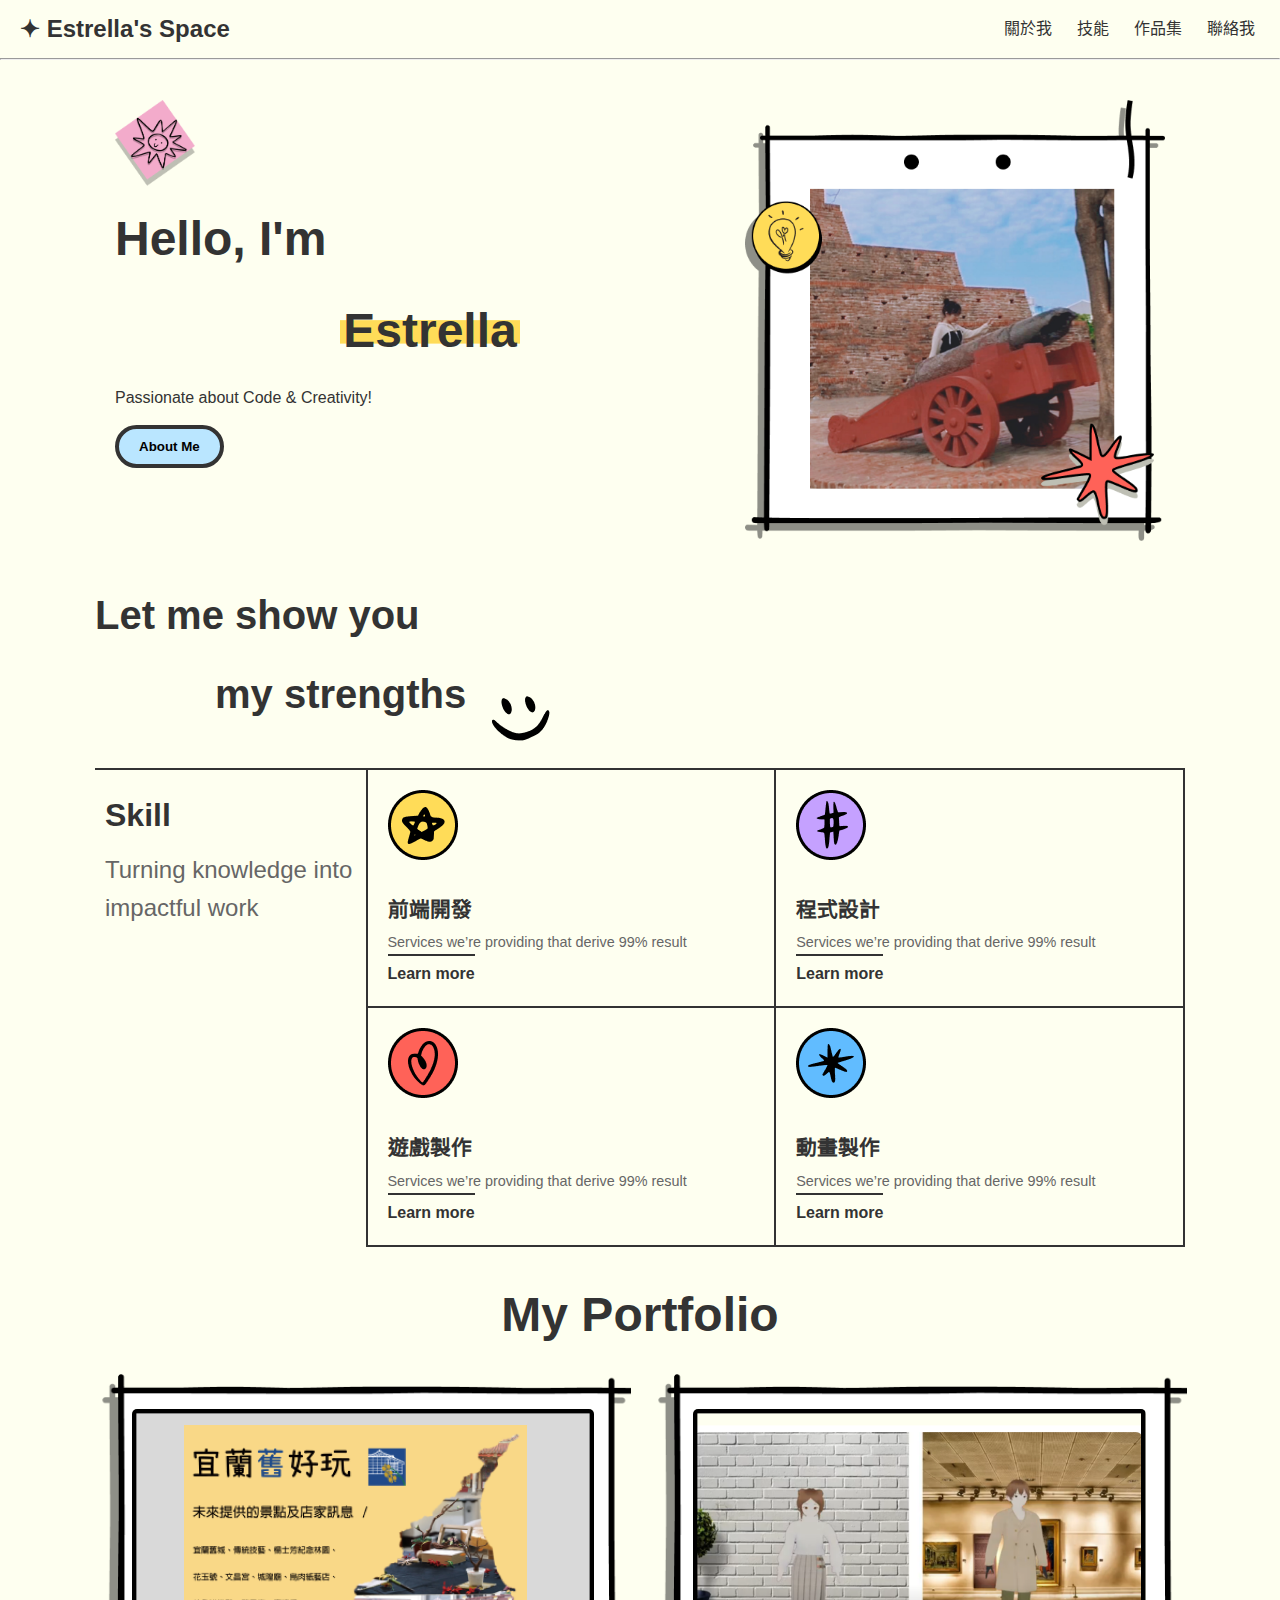
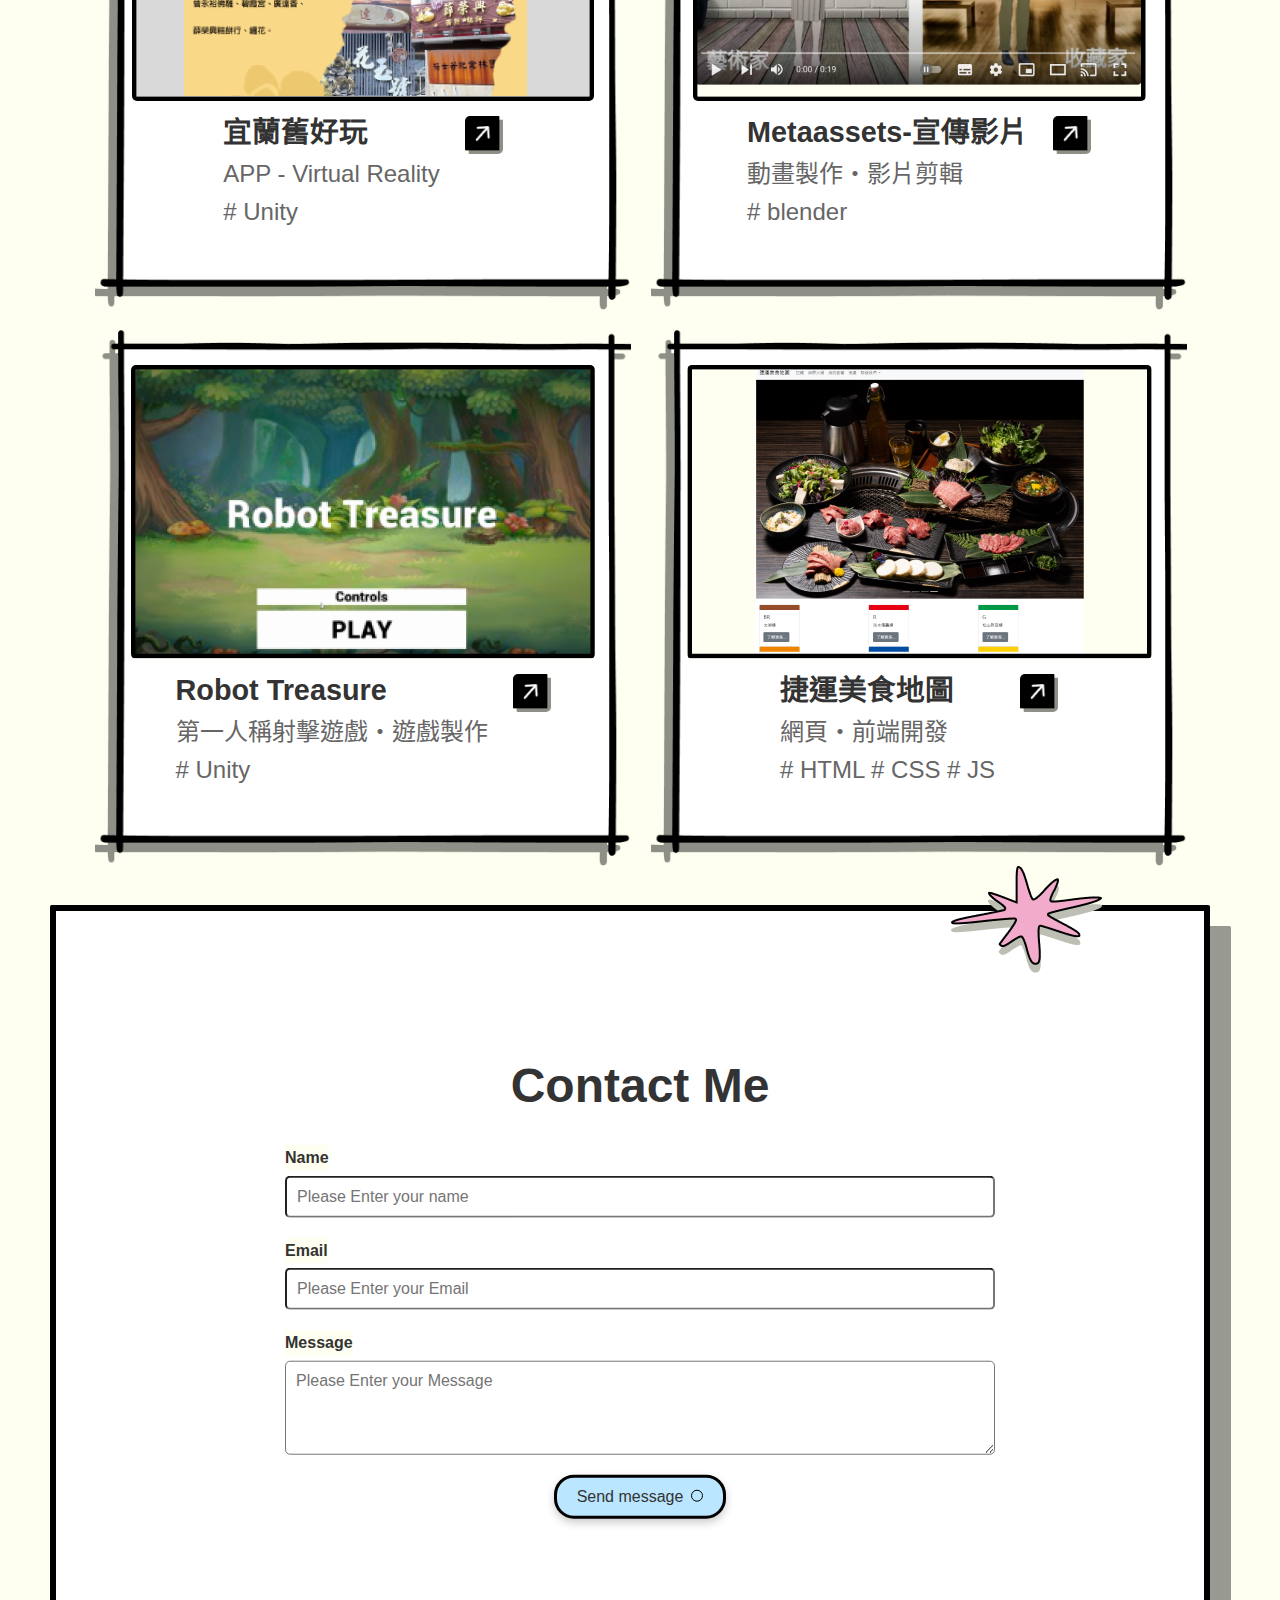
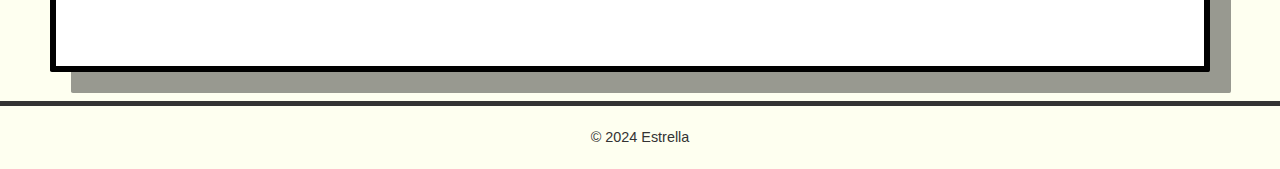
==== index.html @ c5af70c6 "首頁完成" ====
<!DOCTYPE html>
<html lang="zh-TW">
<head>
    <meta charset="UTF-8">
    <meta name="viewport" content="width=device-width, initial-scale=1.0">
    <title>Estrella's Space</title>
    <link rel="stylesheet" href="style.css">
</head>
<body>
    <header>
        <a href="index.html"><h1>✦ Estrella's Space</h1></a>
        <nav>
            <ul>
                <li><a href="#about">關於我</a></li>
                <li><a href="#skills">技能</a></li>
                <li><a href="#portfolio">作品集</a></li>
                <li><a href="#contact">聯絡我</a></li>
            </ul>
        </nav>
        
    </header>
    <hr>
    <section id="about" class="intro">
        <div class="rightside">
            <img src="img/q.png" alt="cute" class="q">
            <h2>Hello, I'm</h2>
            <h2 class="h2-name">Estrella</h2>
            <p>Passionate about Code & Creativity!</p>
            <button>About Me</button>
        </div>
        <img src="img/me.png" alt="me" class="main-image">  
    </section>

    <section class="skills-section">
    <h2>Let me show you</h2>
    <h2 class="smile">
        <span class="strengths-text">my strengths</span>
        <img src="img/Smile.png" alt="smile" class="smile-img">
    </h2>
    <div class="skills-container">
         <div class="skills-intro">
                <h3>Skill</h3>
                <p>Turning knowledge into impactful work</p>
        </div>
        <div class="skills-grid">
            <div class="skill-item">
                <div class="icon"><img src="img/Skill-web.png" alt="web"></div>
                <h4>前端開發</h4>
                <p>Services we’re providing that derive 99% result</p>
                <a href="#">Learn more</a>
            </div>
            <div class="skill-item">
                <div class="icon"><img src="img/code.png" alt="#"></div>
                <h4>程式設計</h4>
                <p>Services we’re providing that derive 99% result</p>
                <a href="#">Learn more</a>
            </div>
            <div class="skill-item">
                <div class="icon"><img src="img/game.png" alt="game"></div>
                <h4>遊戲製作</h4>
                <p>Services we’re providing that derive 99% result</p>
                <a href="#">Learn more</a>
            </div>
            <div class="skill-item">
                <div class="icon"><img src="img/move.png" alt="move"></div>
                <h4>動畫製作</h4>
                <p>Services we’re providing that derive 99% result</p>
                <a href="#">Learn more</a>
            </div>
        </div>
        </div>
    </section>

    <section id="portfolio" class="portfolio">
        <h2>My Portfolio</h2>
        <div class="portfolio-grid">
            <div class="portfolio-item">
                <img src="img/app.png" alt="宜蘭舊好玩">
                <div class="text-bt">
                    <div class="text-content">
                        <h3>宜蘭舊好玩</h3>
                        <p>APP - Virtual Reality</p>
                        <p># Unity</p>
                    </div>
                    <a href="#" class="p-button"><img src="img/bt.png" alt="bt"></a>
                </div>
            </div>            
    
            <div class="portfolio-item">
                <img src="img/metaassets.png" alt="Metaassets-宣傳影片">
                <div class="text-bt">
                    <div class="text-content">
                        <h3>Metaassets-宣傳影片</h3>
                        <p>動畫製作・影片剪輯</p>
                        <p># blender</p>
                    </div>
                    <a href="#" class="p-button"><img src="img/bt.png" alt="bt"></a>
                </div>
            </div>
    
            <div class="portfolio-item">
                <img src="img/robot.png" alt="Robot Treasure">
                <div class="text-bt">
                    <div class="text-content">
                        <h3>Robot Treasure</h3>
                        <p>第一人稱射擊遊戲・遊戲製作</p>
                        <p># Unity</p>
                    </div>
                    <a href="#" class="p-button"><img src="img/bt.png" alt="bt"></a>
                </div>
            </div>
    
            <div class="portfolio-item">
                <img src="img/mrt.png" alt="捷運美食地圖">
                <div class="text-bt">
                    <div class="text-content">
                        <h3>捷運美食地圖</h3>
                        <p>網頁・前端開發</p>
                        <p># HTML # CSS # JS</p>
                    </div>
                    <a href="#" class="p-button"><img src="img/bt.png" alt="bt"></a>
                </div>
            </div>
        </div>
    </section>
    
    
    
    <section id="contact" class="contact">
        <div class="image-container">
            <img src="img/content.png" alt="contact background">
            <div class="overlay">
                <h2>Contact Me</h2>
                <form>
                    <label for="name">Name</label>
                    <input type="text" id="name" name="name" placeholder="Please Enter your name" required>
                    
                    <label for="email">Email</label>
                    <input type="email" id="email" name="email" placeholder="Please Enter your Email" required>
                    
                    <label for="message">Message</label>
                    <textarea id="message" name="message" rows="4" placeholder="Please Enter your Message" required></textarea>
                    
                    <button type="submit">Send message</button>
                </form>
            </div>
        </div>
    </section>
    
    
    <footer>
        <p>© 2024 Estrella</p>
    </footer>
</body>
</html>
---- style.css ----
* {
    margin: 0;
    padding: 0;
    box-sizing: border-box;
    font-family: Arial, sans-serif;
    background-color: #FEFFF0;
}

body {
    line-height: 1.6;
    color: #333;
}

h1, h2, h3 {
    font-weight: bold;
}
header {
    display: flex;
    justify-content: space-between;
    align-items: center;
    padding: 10px 20px;
}

header h1 {
    font-size: 1.5em;
    color: #333;
}
header a{
    text-decoration: none;
}

nav ul {
    list-style: none;
    display: flex;
    gap: 15px;
}

nav a {
    text-decoration: none;
    color: #333;
    padding: 5px;
}

nav a:hover {
    color: #BAE6FF;
}

/* About Section */
.intro {
    width: 100%;    
    min-width: 150px; 
    max-width: 1090px;
    display: flex;
    justify-content: space-between;
    align-items: flex-start;
    padding: 40px 20px;
    margin: 0 auto;
    gap: 10px;
}


.rightside {
    display: flex;
    flex-direction: column;
    align-items: flex-start; 
    gap: 15px; 
    max-width: 60%; 
    flex-grow: 1.5;
}

.rightside img {
    width: 80px; /* 調整圖片大小 */
    height: auto;
}

.rightside h2 {
    font-size: 3em;
    margin: 0;
}
.rightside h2.h2-name{
    width: 100%;
    text-align: center;
    background: url('img/low.png')no-repeat center;
    background-size: 180px ;
}
.rightside p {
    margin: 0;
    color: #333;
}

.rightside button {
    background-color: #BAE6FF;
    color: #000;
    border: none;
    padding: 10px 20px;
    cursor: pointer;
    border-radius: 92px; /* 圓角 */
    font-weight: bold;
    border: 4px solid #333; /* 外框線 */
}
button:hover {
    background-color: #80b5ee;
}
.intro img.main-image {
    flex-grow: 1;
    max-width: 40%;
    border-radius: 8px;
    margin-left: -30px;
}

.skills-section {
    width: 100%;
    max-width: 1090px;
    margin: 10px auto;
}

.skills-section h2 {
    font-size: 2.5em;
    color: #333;
    line-height: 1.2;
    margin: 0;
}


.strengths-text {
    margin-right: 10px; 
    position: relative;
    left: 120px; 
}

.smile-img {
    position: relative;
    top: 50px; 
    left: 120px;
}

.skills-container {
    display: flex;
    margin-top: 50px;

    
}
.skills-intro {
    width: 25%; 
    padding: 10px;
    border-right: 2px solid #333; 
    border-top: 2px solid #333; 
}

.skills-intro h3 {
    font-size: 2em;
    margin: 10px 0;
    color: #333;
}

.skills-intro p {
    color: #666;
    font-size: 1.5em;
}

.skills-grid {
    width: 75%;
    display: grid;
    grid-template-columns: repeat(2, 1fr);
    border-top: 2px solid #333;
}

.skill-item {
    padding: 20px;
    border-right: 2px solid #333;
    border-bottom: 2px solid #333;
    display: flex;
    flex-direction: column;
    align-items: flex-start;
    text-align: left;
}

.icon {
    font-size: 2.5em;
    margin-bottom: 10px;
}
.skill-item h4 {
    font-size: 1.3em;
    margin: 5px 0;
    color: #333;
}

.skill-item p {
    font-size: 0.9em;
    margin: 0;
    color: #666;
}

.skill-item a {
    font-size: 1em;
    color: #333;
    text-decoration: none;
    font-weight: bold;
    border-top: 2px solid #333;
    padding-top: 5px;
    margin-top: auto;
    display: block;
}


/* Portfolio Section */
.portfolio {
    text-align: center;
}

.portfolio h2 {
    font-size: 3em;
    font-weight: bold;
    margin-top: 30px;
    margin-bottom: 20px;
}

.portfolio-grid {
    display: grid;
    grid-template-columns: repeat(2, 1fr);
    gap: 20px;
    max-width: 1090px;
    margin: 0 auto;
}

.portfolio-item {
    padding: 15px;
    text-align: center;
    background-image: url('img/potrfolio.png');
    width: 536px;
    height: 536px;
    background-size: cover;
    background-repeat: no-repeat;
    background-position: center;
    position: relative;
}

.portfolio-item img {
    max-width: 100%;
    border-radius: 5px;
    margin-top: 20px;
}

.text-bt {
    display: flex;
    align-items: center;
    justify-content: center;
    gap: 15px;
    background: none;
}

.text-content {
    display: flex;
    flex-direction: column;
    align-items: baseline;
    margin-right: 10px;
    margin-bottom: 10px;
    background: none;
}

.text-content h3 {
    font-size: 1.8em;
    font-weight: bold;
    margin: 0;
    color: #333;
    background: none;
}

.text-content p {
    font-size: 1.5em;
    color: #666;
    background: none;
}
.p-button {
    display: flex;
    align-items: center;
    margin-top: -100px;
    background: none;
}
.p-button img {
    width: 38px;
    height: auto;
}
.contact {
    position: relative;
    text-align: center;
}

.image-container {
    position: relative;
    display: inline-block;
}

.image-container img {
    width: 100%;
    height: auto;
}

.overlay {
    position: absolute;
    top: 50%;
    left: 50%;
    transform: translate(-50%, -50%);
    padding: 20px;
    border-radius: 10px;
    width: 80%;
    max-width: 750px;
    background: none;
}

.overlay h2 {
    font-size: 3em;
    margin-bottom: 20px;
    font-weight: bold;
    background: none;
}

.overlay form {
    display: flex;
    flex-direction: column;
    align-items: center;
    background: none;
}

.overlay form label {
    font-weight: bold;
    align-self: flex-start;
    
}

.overlay form input,
.overlay form textarea {
    width: 100%;
    padding: 10px;
    margin: 5px 0 20px;
    border-radius: 5px;
    font-size: 1em;
    background: none;
}

.overlay form button {
    background-color: #BAE6FF;
    color: #333;
    padding: 10px 20px;
    border: 3px solid #000;
    border-radius: 20px;
    font-size: 1em;
    cursor: pointer;
    transition: transform 0.2s ease;
    box-shadow: 0px 4px 8px rgba(0, 0, 0, 0.2);
}

.overlay form button:hover {
    transform: scale(1.05);
}

.overlay form button:after {
    content: '';
    display: inline-block;
    width: 10px;
    height: 10px;
    border: 1px solid black;
    border-radius: 50%;
    margin-left: 8px;
}


/* Footer */
footer {
    border-top: 5px solid #333;
    padding-top: 10px;
    text-align: center;
    padding: 20px;
    font-size: 0.9em;
}
@media (max-width: 768px) {
    .skills-grid,
    .portfolio-grid {
        grid-template-columns: 1fr;
    }
    .intro {
        flex-direction: column;
        align-items: center;
    }
    .rightside {
        align-items: center;
        text-align: center;
    }
}
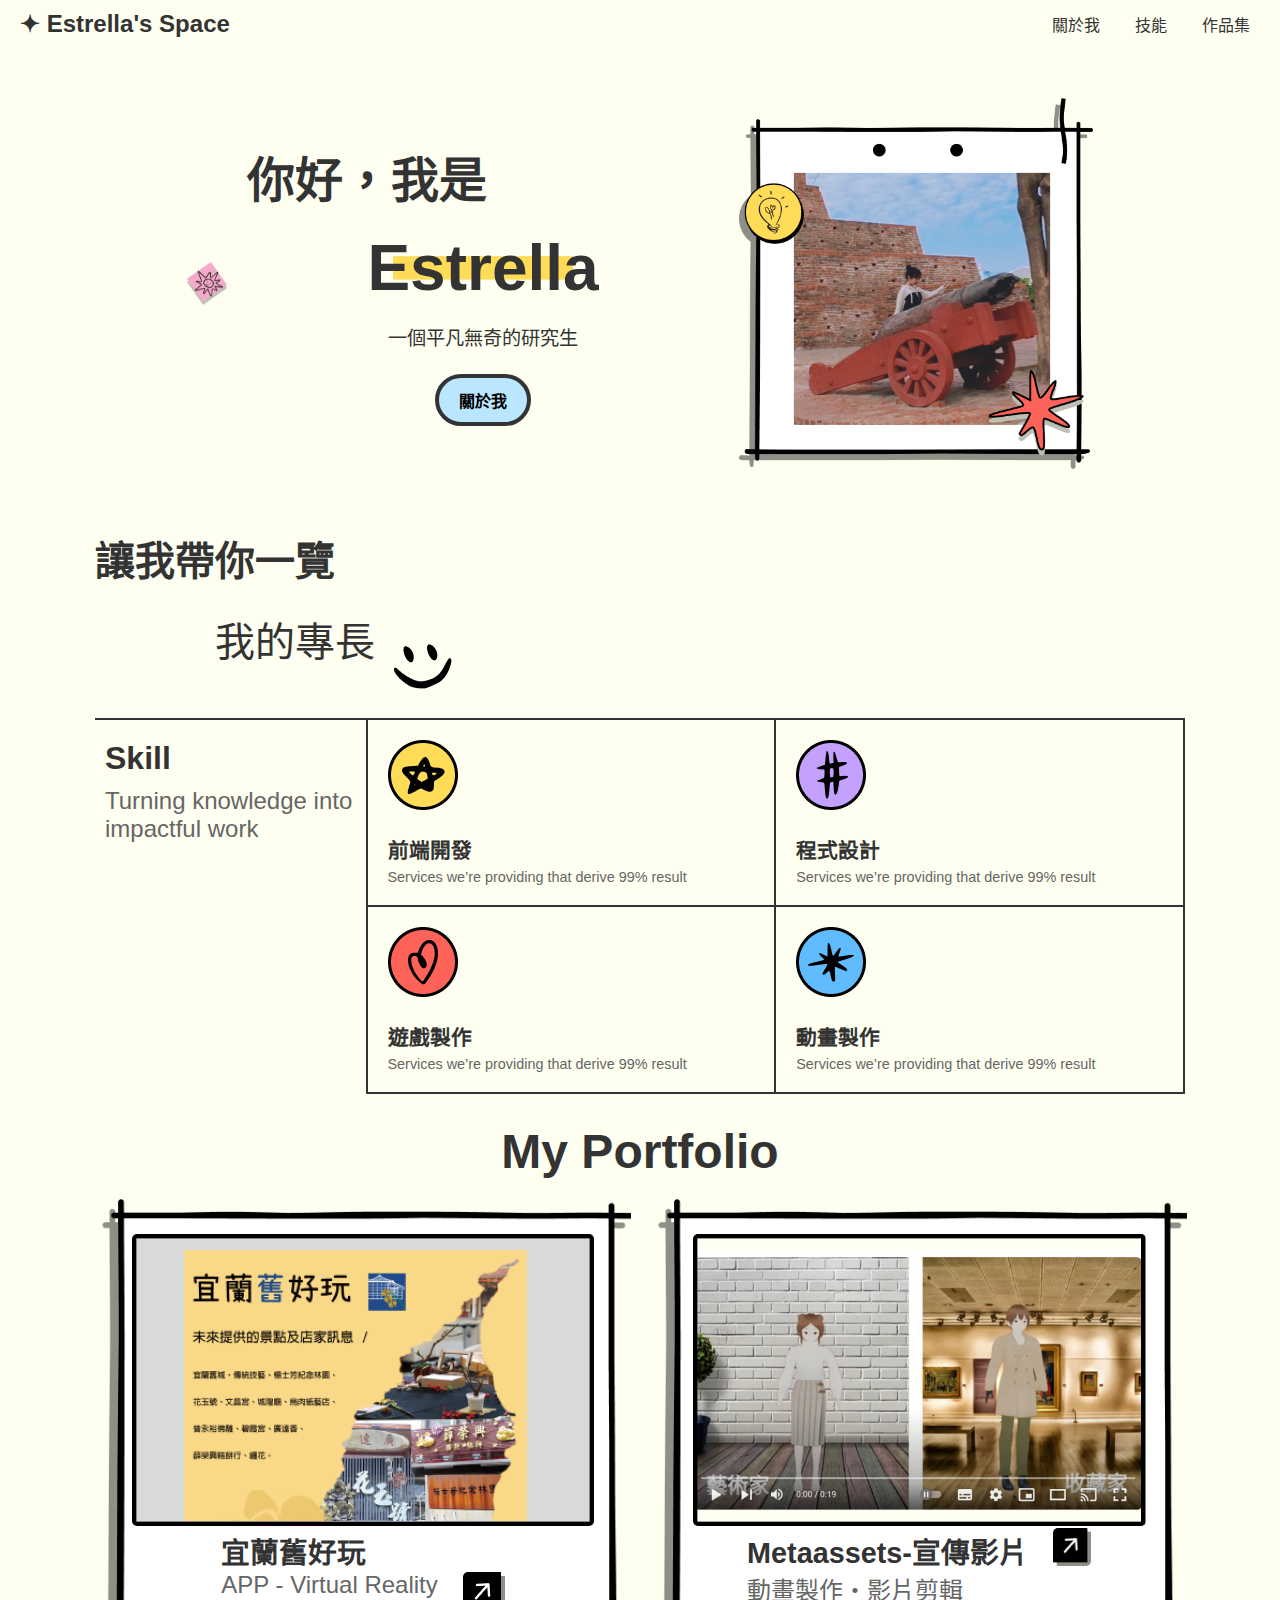
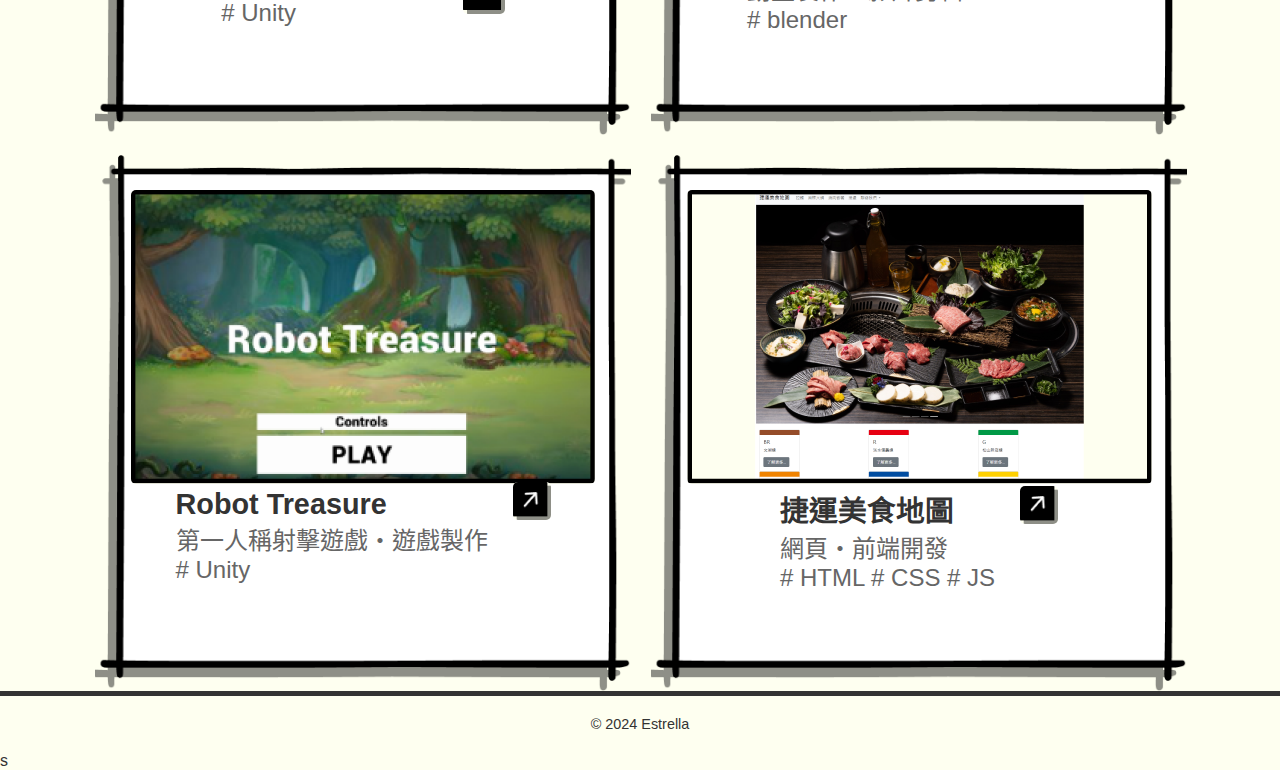
==== commit 8e3b0754: "部分程式碼修正" ====
--- a/index.html
+++ b/index.html
@@ -5,6 +5,7 @@
     <meta name="viewport" content="width=device-width, initial-scale=1.0">
     <title>Estrella's Space</title>
     <link rel="stylesheet" href="style.css">
+    
 </head>
 <body>
     <header>
@@ -14,27 +15,32 @@
                 <li><a href="#about">關於我</a></li>
                 <li><a href="#skills">技能</a></li>
                 <li><a href="#portfolio">作品集</a></li>
-                <li><a href="#contact">聯絡我</a></li>
             </ul>
         </nav>
         
     </header>
-    <hr>
+    
     <section id="about" class="intro">
+        <img src="img/q.png" alt="cute" class="q">
         <div class="rightside">
-            <img src="img/q.png" alt="cute" class="q">
-            <h2>Hello, I'm</h2>
-            <h2 class="h2-name">Estrella</h2>
-            <p>Passionate about Code & Creativity!</p>
-            <button>About Me</button>
+            <h3>你好，我是</h3>
+            <h2>Estrella</h2>
+            <p>一個平凡無奇的研究生</p>
+            <button id="aboutBtn">關於我</button>
         </div>
         <img src="img/me.png" alt="me" class="main-image">  
     </section>
+    <section id="aboutDropdown" class="about">
+        <img src="" alt="">
+        <p>我是一名對技術充滿熱情的學生，專注於前端開發、遊戲製作與動畫設計。我致力於將創意和技術相結合，打造令人驚艷的作品。</p>
+        
+    </section>
 
-    <section class="skills-section">
-    <h2>Let me show you</h2>
-    <h2 class="smile">
-        <span class="strengths-text">my strengths</span>
+    <section id="skills" class="skills-section">
+    
+    <h2  class="smile">
+        <h2>讓我帶你一覽</h2>
+        <span class="strengths-text">我的專長</span>
         <img src="img/Smile.png" alt="smile" class="smile-img">
     </h2>
     <div class="skills-container">
@@ -47,25 +53,25 @@
                 <div class="icon"><img src="img/Skill-web.png" alt="web"></div>
                 <h4>前端開發</h4>
                 <p>Services we’re providing that derive 99% result</p>
-                <a href="#">Learn more</a>
+
             </div>
             <div class="skill-item">
                 <div class="icon"><img src="img/code.png" alt="#"></div>
                 <h4>程式設計</h4>
                 <p>Services we’re providing that derive 99% result</p>
-                <a href="#">Learn more</a>
+                
             </div>
             <div class="skill-item">
                 <div class="icon"><img src="img/game.png" alt="game"></div>
                 <h4>遊戲製作</h4>
                 <p>Services we’re providing that derive 99% result</p>
-                <a href="#">Learn more</a>
+                
             </div>
             <div class="skill-item">
                 <div class="icon"><img src="img/move.png" alt="move"></div>
                 <h4>動畫製作</h4>
                 <p>Services we’re providing that derive 99% result</p>
-                <a href="#">Learn more</a>
+                
             </div>
         </div>
         </div>
@@ -74,15 +80,15 @@
     <section id="portfolio" class="portfolio">
         <h2>My Portfolio</h2>
         <div class="portfolio-grid">
-            <div class="portfolio-item">
-                <img src="img/app.png" alt="宜蘭舊好玩">
+            <div class="portfolio-item" >
+                <img src="img/app.png" alt="宜蘭舊好玩" onclick="showDescription('description1')">
                 <div class="text-bt">
                     <div class="text-content">
                         <h3>宜蘭舊好玩</h3>
                         <p>APP - Virtual Reality</p>
                         <p># Unity</p>
                     </div>
-                    <a href="#" class="p-button"><img src="img/bt.png" alt="bt"></a>
+                    <img src="img/bt.png" alt="bt" >
                 </div>
             </div>            
     
@@ -122,34 +128,27 @@
                 </div>
             </div>
         </div>
-    </section>
-    
-    
-    
-    <section id="contact" class="contact">
-        <div class="image-container">
-            <img src="img/content.png" alt="contact background">
-            <div class="overlay">
-                <h2>Contact Me</h2>
-                <form>
-                    <label for="name">Name</label>
-                    <input type="text" id="name" name="name" placeholder="Please Enter your name" required>
-                    
-                    <label for="email">Email</label>
-                    <input type="email" id="email" name="email" placeholder="Please Enter your Email" required>
-                    
-                    <label for="message">Message</label>
-                    <textarea id="message" name="message" rows="4" placeholder="Please Enter your Message" required></textarea>
-                    
-                    <button type="submit">Send message</button>
-                </form>
+            <!-- 說明欄 -->
+    <div class="description-overlay" id="descriptionOverlay">
+        <div class="description-content" id="descriptionContent">
+            <span class="close-btn" onclick="hideDescription()">✖</span>
+            <div id="description1" class="description-item">
+                <h3>宜蘭舊好玩</h3>
+                <p>這是一款使用虛擬實境技術打造的旅遊導覽 APP，讓使用者身臨其境地體驗宜蘭的美景。</p>
+            </div>
+            <div id="description2" class="description-item">
+                <h3>Metaassets 宣傳影片</h3>
+                <p>使用 Blender 製作的宣傳影片，展現產品的功能與優勢，視覺效果生動而吸引人。</p>
             </div>
         </div>
+    </div>
     </section>
+
     
     
     <footer>
         <p>© 2024 Estrella</p>
     </footer>
+    s<script src="script.js"></script>
 </body>
 </html>
--- a/style.css
+++ b/style.css
@@ -8,13 +8,10 @@
 }
 
 body {
-    line-height: 1.6;
-    color: #333;
-}
-
-h1, h2, h3 {
-    font-weight: bold;
-}
+
+    color: #333;
+}
+
 header {
     display: flex;
     justify-content: space-between;
@@ -39,33 +36,41 @@
 nav a {
     text-decoration: none;
     color: #333;
-    padding: 5px;
+    /*border: 2px solid #333;*/
+    padding: 5px 10px;
+    border-radius: 5px;
+    transition: background 0.3s;
 }
 
 nav a:hover {
-    color: #BAE6FF;
+    background-color: #BAE6FF;
 }
 
 /* About Section */
 .intro {
-    width: 100%;    
-    min-width: 150px; 
-    max-width: 1090px;
-    display: flex;
-    justify-content: space-between;
-    align-items: flex-start;
-    padding: 40px 20px;
-    margin: 0 auto;
-    gap: 10px;
-}
-
+    width: 100vw;
+    
+    display: flex;
+    justify-content: center;
+    align-items: center;
+    gap: 20px;
+    padding: 50px;
+    margin: 0;
+    box-sizing: border-box;
+    background-color: #FEFFF0;
+    overflow: hidden;
+}
+.intro img {
+    width: 40px;
+    
+}
 
 .rightside {
     display: flex;
     flex-direction: column;
-    align-items: flex-start; 
-    gap: 15px; 
-    max-width: 60%; 
+    align-items: center; 
+    gap: 20px; 
+    max-width: 40%; 
     flex-grow: 1.5;
 }
 
@@ -74,39 +79,59 @@
     height: auto;
 }
 
-.rightside h2 {
-    font-size: 3em;
-    margin: 0;
-}
-.rightside h2.h2-name{
+.rightside h3 {
+    font-size: 3rem;
+    align-items: start;
+    margin: 0;
     width: 100%;
-    text-align: center;
+}
+.rightside h2{
+    font-size: 4rem;
+    align-items: center;
     background: url('img/low.png')no-repeat center;
     background-size: 180px ;
 }
 .rightside p {
     margin: 0;
     color: #333;
+    font-size: 1.2rem;
+    line-height: 1.5;
 }
 
 .rightside button {
     background-color: #BAE6FF;
     color: #000;
-    border: none;
+    border: 4px solid #333;
+    border-radius: 92px;
     padding: 10px 20px;
+    font-size: 1rem;
     cursor: pointer;
-    border-radius: 92px; /* 圓角 */
-    font-weight: bold;
-    border: 4px solid #333; /* 外框線 */
+    font-weight: bold;
+    transition: background-color 0.3 ease;
+    
 }
 button:hover {
     background-color: #80b5ee;
 }
+#aboutDropdown {
+    display: none;
+    opacity: 0;
+    transform: translateY(-20px);
+    transition: all 0.5s ease-in-out;
+}
+
+#aboutDropdown.show {
+    display: block;
+    opacity: 1;
+    transform: translateY(0);
+}
 .intro img.main-image {
-    flex-grow: 1;
-    max-width: 40%;
+    flex-grow: 0; 
+    max-width: 30%; /* 限制圖片最大寬度 */
+    width: 100%; /* 讓圖片根據父容器自適應縮放 */
+    height: auto; 
     border-radius: 8px;
-    margin-left: -30px;
+    margin-left: 0; 
 }
 
 .skills-section {
@@ -118,12 +143,12 @@
 .skills-section h2 {
     font-size: 2.5em;
     color: #333;
-    line-height: 1.2;
     margin: 0;
 }
 
 
 .strengths-text {
+    font-size: 2.5em;
     margin-right: 10px; 
     position: relative;
     left: 120px; 
@@ -365,7 +390,44 @@
     margin-left: 8px;
 }
 
-
+.description-overlay {
+    display: none;
+    position: fixed;
+    top: 0;
+    left: 0;
+    width: 100%;
+    height: 100%;
+    background-color: rgba(0, 0, 0, 0.8);
+    justify-content: center;
+    align-items: center;
+}
+
+.description-content {
+    background: #fff;
+    padding: 20px;
+    border-radius: 10px;
+    max-width: 500px;
+    animation: popup 0.5s ease-in-out;
+}
+
+@keyframes popup {
+    from {
+        transform: scale(0.7);
+        opacity: 0;
+    }
+    to {
+        transform: scale(1);
+        opacity: 1;
+    }
+}
+
+.close-btn {
+    position: absolute;
+    top: 10px;
+    right: 10px;
+    font-size: 1.5rem;
+    cursor: pointer;
+}
 /* Footer */
 footer {
     border-top: 5px solid #333;
@@ -374,17 +436,3 @@
     padding: 20px;
     font-size: 0.9em;
 }
-@media (max-width: 768px) {
-    .skills-grid,
-    .portfolio-grid {
-        grid-template-columns: 1fr;
-    }
-    .intro {
-        flex-direction: column;
-        align-items: center;
-    }
-    .rightside {
-        align-items: center;
-        text-align: center;
-    }
-}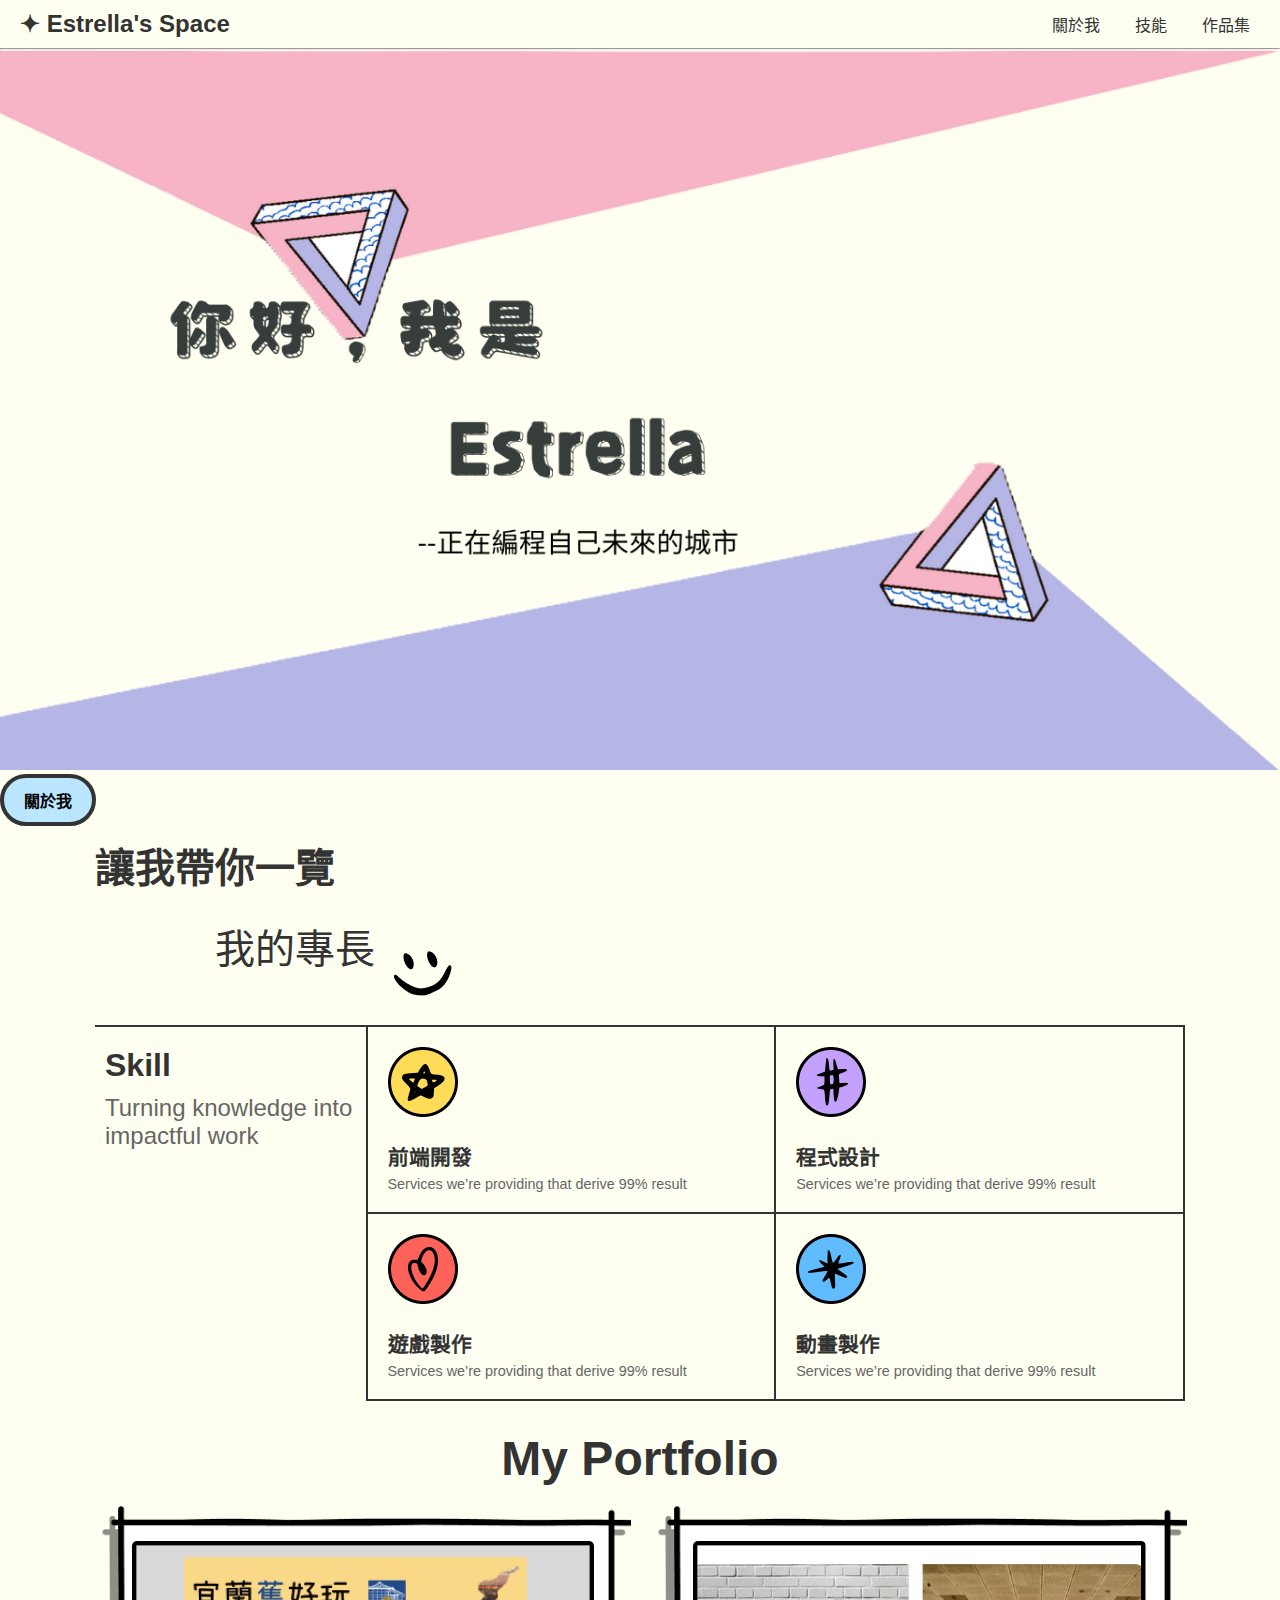
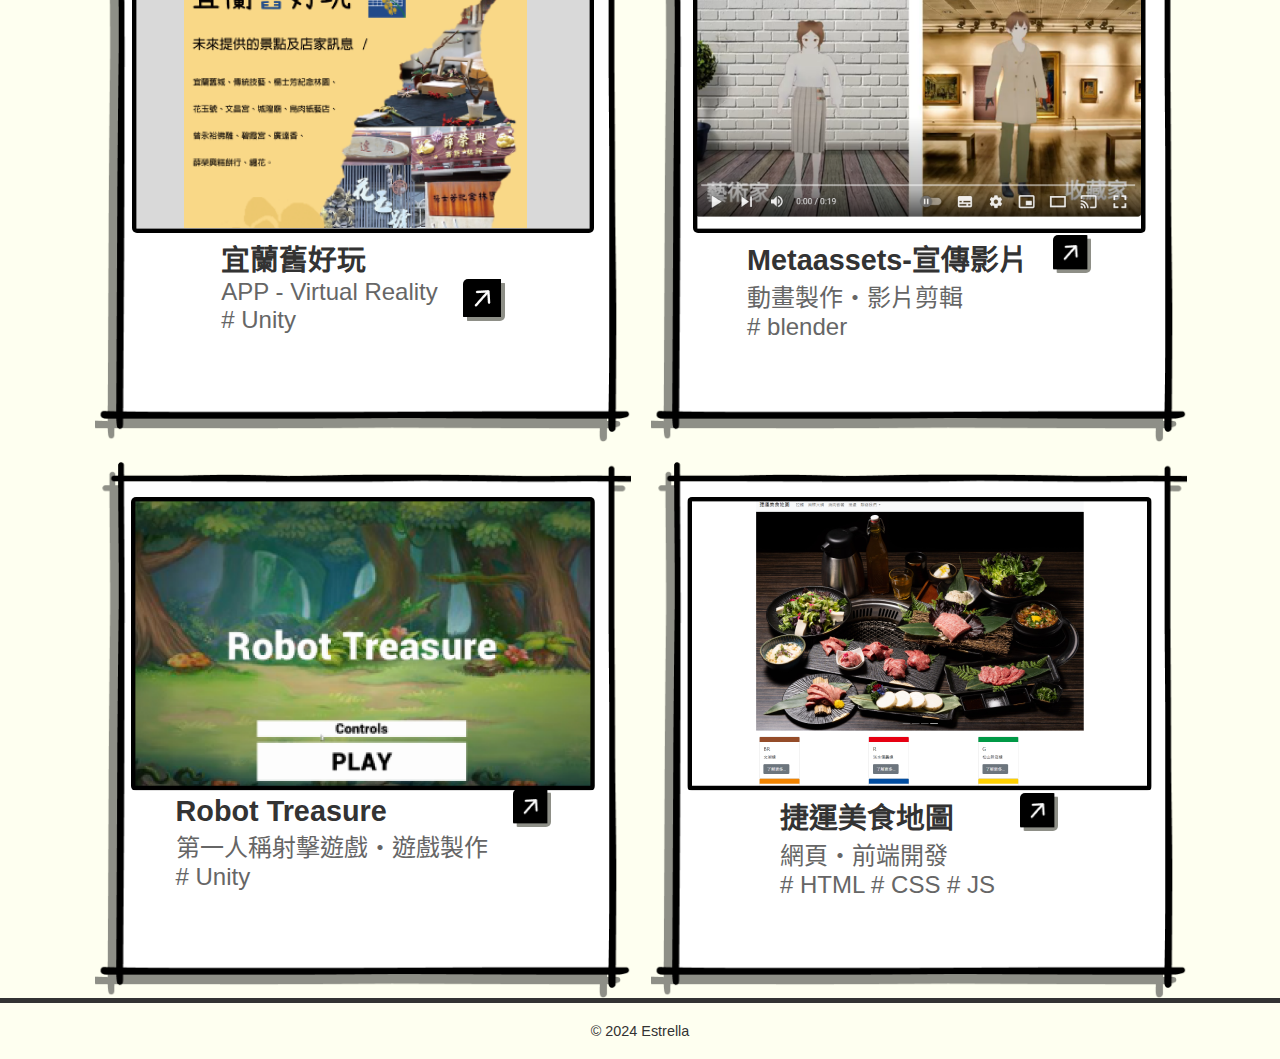
==== commit d8e6ff3d: "12/20" ====
--- a/index.html
+++ b/index.html
@@ -5,6 +5,7 @@
     <meta name="viewport" content="width=device-width, initial-scale=1.0">
     <title>Estrella's Space</title>
     <link rel="stylesheet" href="style.css">
+    <script src="script.js"></script>
     
 </head>
 <body>
@@ -19,19 +20,14 @@
         </nav>
         
     </header>
-    
+    <hr>
     <section id="about" class="intro">
-        <img src="img/q.png" alt="cute" class="q">
-        <div class="rightside">
-            <h3>你好，我是</h3>
-            <h2>Estrella</h2>
-            <p>一個平凡無奇的研究生</p>
-            <button id="aboutBtn">關於我</button>
-        </div>
-        <img src="img/me.png" alt="me" class="main-image">  
+        <img src="img/blackgroud.png" alt="blackgroud">
+        <button id="aboutBtn">關於我</button>
+          
     </section>
     <section id="aboutDropdown" class="about">
-        <img src="" alt="">
+        <img src="img/me.png" alt="me" class="main-image">
         <p>我是一名對技術充滿熱情的學生，專注於前端開發、遊戲製作與動畫設計。我致力於將創意和技術相結合，打造令人驚艷的作品。</p>
         
     </section>
@@ -149,6 +145,5 @@
     <footer>
         <p>© 2024 Estrella</p>
     </footer>
-    s<script src="script.js"></script>
 </body>
 </html>
--- a/style.css
+++ b/style.css
@@ -4,11 +4,11 @@
     padding: 0;
     box-sizing: border-box;
     font-family: Arial, sans-serif;
+    
+}
+
+body {
     background-color: #FEFFF0;
-}
-
-body {
-
     color: #333;
 }
 
@@ -18,7 +18,6 @@
     align-items: center;
     padding: 10px 20px;
 }
-
 header h1 {
     font-size: 1.5em;
     color: #333;
@@ -45,60 +44,42 @@
 nav a:hover {
     background-color: #BAE6FF;
 }
-
-/* About Section */
-.intro {
+@media screen and (min-width: 769px) and (max-width: 1024px) {
+    nav ul {
+        flex-direction: row; /* 保持水平排列 */
+        gap: 10px; /* 減少間距 */
+    }
+
+    nav a {
+        padding: 5px 8px; /* 減小按鈕內邊距 */
+        font-size: 0.9em; /* 縮小文字大小 */
+    }
+
+    header h1 {
+        font-size: 1.2em; /* 調整標題大小 */
+    }
+}
+@media screen and (max-width: 768px) {
+    nav ul {
+        gap: 5px; /* 減少間距 */
+    }
+
+    nav a {
+        padding: 3px 5px; /* 減小按鈕內邊距 */
+        font-size: 0.8em; /* 縮小文字大小 */
+    }
+
+    header h1 {
+        font-size: 1em; /* 調整標題大小 */
+    }
+}
+
+/*我要新添加一張照片底圖*/
+.intro img {
     width: 100vw;
-    
-    display: flex;
-    justify-content: center;
-    align-items: center;
-    gap: 20px;
-    padding: 50px;
-    margin: 0;
-    box-sizing: border-box;
-    background-color: #FEFFF0;
-    overflow: hidden;
-}
-.intro img {
-    width: 40px;
-    
-}
-
-.rightside {
-    display: flex;
-    flex-direction: column;
-    align-items: center; 
-    gap: 20px; 
-    max-width: 40%; 
-    flex-grow: 1.5;
-}
-
-.rightside img {
-    width: 80px; /* 調整圖片大小 */
-    height: auto;
-}
-
-.rightside h3 {
-    font-size: 3rem;
-    align-items: start;
-    margin: 0;
-    width: 100%;
-}
-.rightside h2{
-    font-size: 4rem;
-    align-items: center;
-    background: url('img/low.png')no-repeat center;
-    background-size: 180px ;
-}
-.rightside p {
-    margin: 0;
-    color: #333;
-    font-size: 1.2rem;
-    line-height: 1.5;
-}
-
-.rightside button {
+}
+
+.intro button {
     background-color: #BAE6FF;
     color: #000;
     border: 4px solid #333;
@@ -125,7 +106,7 @@
     opacity: 1;
     transform: translateY(0);
 }
-.intro img.main-image {
+.about img.main-image {
     flex-grow: 0; 
     max-width: 30%; /* 限制圖片最大寬度 */
     width: 100%; /* 讓圖片根據父容器自適應縮放 */
